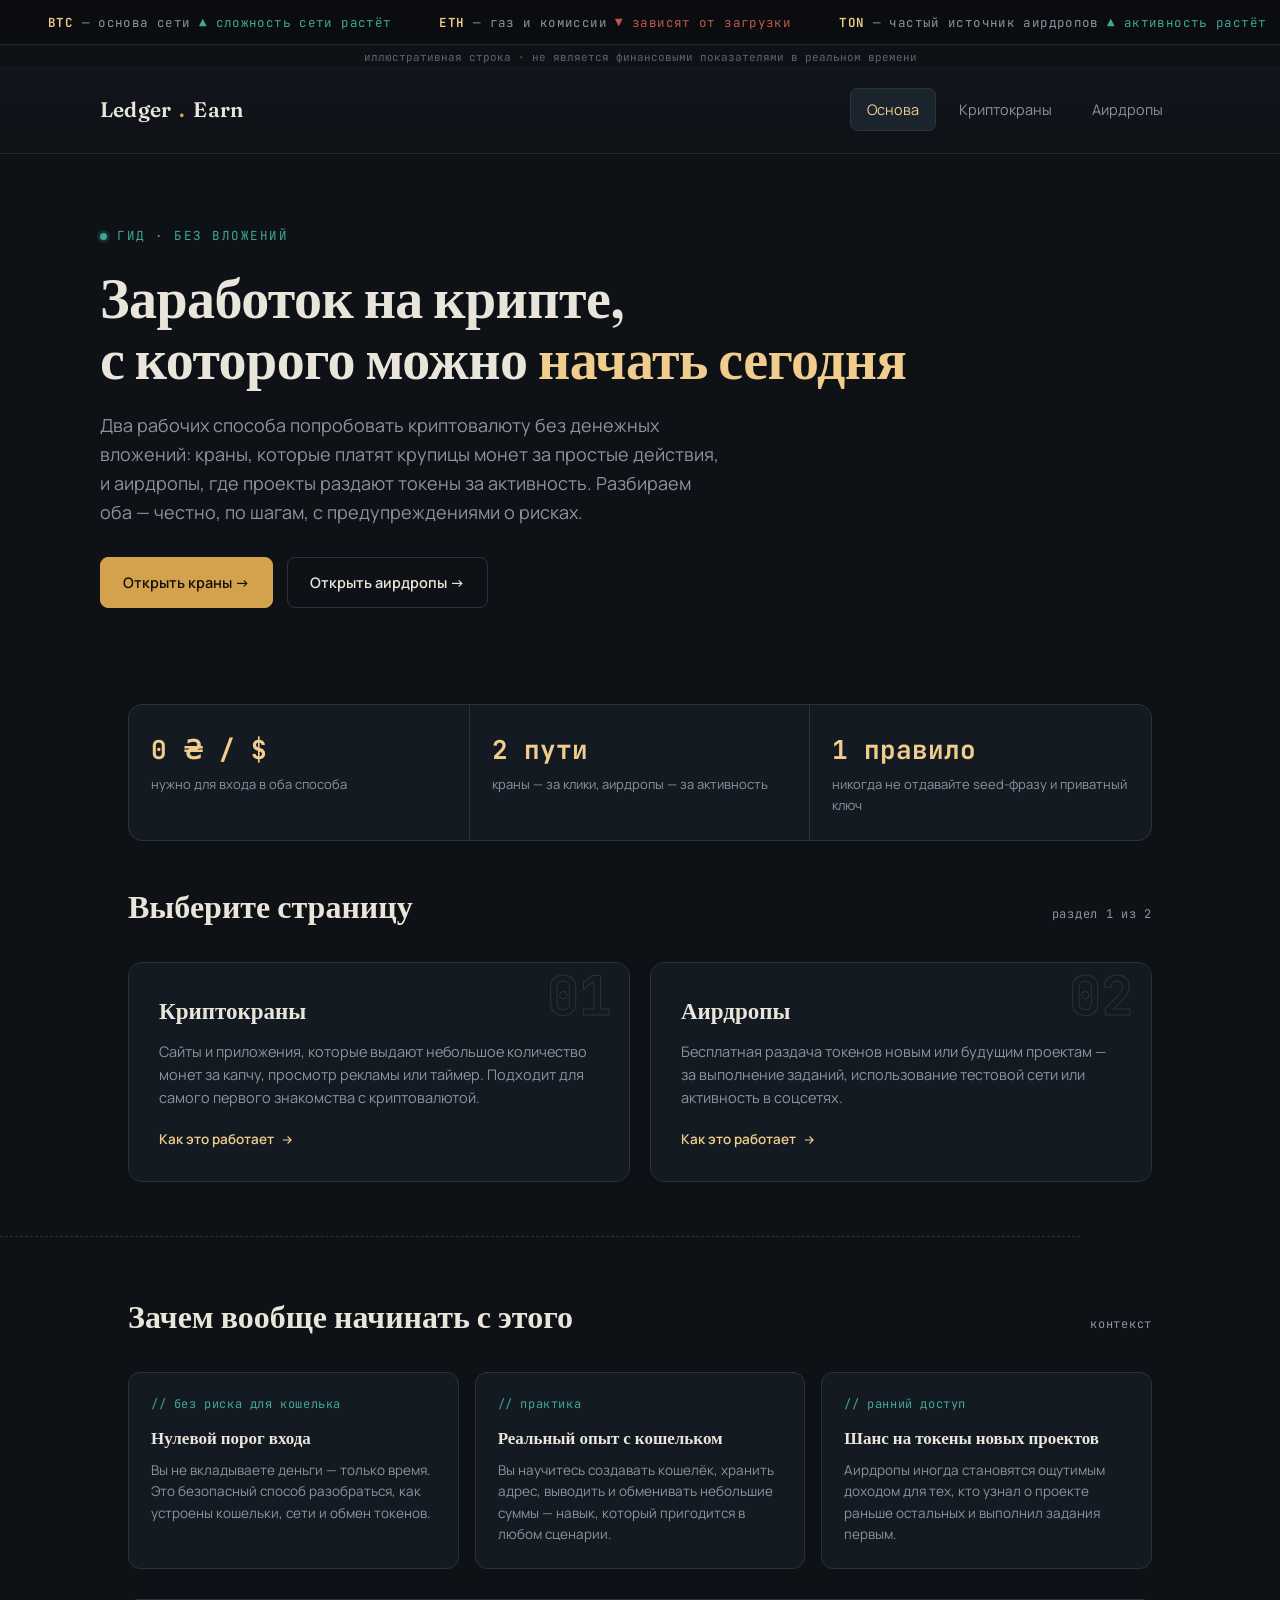
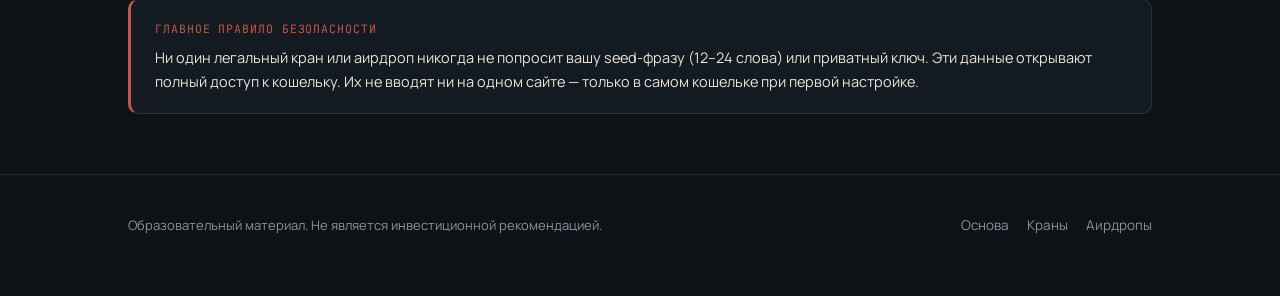
==== index.html @ 64a92ce9 "Add files via upload" ====
<!doctype html>
<html lang="ru">
<head>
<meta charset="utf-8">
<meta name="viewport" content="width=device-width, initial-scale=1">
<title>Леджер · Заработок на криптовалюте для всех</title>
<meta name="description" content="Понятный гид по бесплатным способам заработка на криптовалюте: краны и аирдропы — без вложений, для новичков.">
<link rel="preconnect" href="https://fonts.googleapis.com">
<link href="https://fonts.googleapis.com/css2?family=Fraunces:opsz,wght@9..144,500;9..144,600;9..144,700&family=Manrope:wght@400;500;600;700;800&family=JetBrains+Mono:wght@400;500;600;700&display=swap" rel="stylesheet">
<link rel="stylesheet" href="style.css">
</head>
<body>

<div class="ticker-bar">
  <div class="ticker-track">
    <span><b>BTC</b> — основа сети <span class="up">▲ сложность сети растёт</span></span>
    <span><b>ETH</b> — газ и комиссии <span class="down">▼ зависят от загрузки</span></span>
    <span><b>TON</b> — частый источник аирдропов <span class="up">▲ активность растёт</span></span>
    <span><b>USDT</b> — стейблкоин для расчётов <span class="up">▲ стабильный курс</span></span>
    <span>FAUCET — крупица за клик <span class="up">▲ без вложений</span></span>
    <span>AIRDROP — токены за активность <span class="up">▲ нужна осторожность</span></span>
    <span><b>BTC</b> — основа сети <span class="up">▲ сложность сети растёт</span></span>
    <span><b>ETH</b> — газ и комиссии <span class="down">▼ зависят от загрузки</span></span>
    <span><b>TON</b> — частый источник аирдропов <span class="up">▲ активность растёт</span></span>
    <span><b>USDT</b> — стейблкоин для расчётов <span class="up">▲ стабильный курс</span></span>
    <span>FAUCET — крупица за клик <span class="up">▲ без вложений</span></span>
    <span>AIRDROP — токены за активность <span class="up">▲ нужна осторожность</span></span>
  </div>
</div>
<p class="ticker-note wrap">иллюстративная строка · не является финансовыми показателями в реальном времени</p>

<header class="site">
  <div class="wrap nav">
    <a href="index.html" class="brand">Ledger<span class="dot">.</span>Earn</a>
    <nav class="nav-links">
      <a href="index.html" class="active">Основа</a>
      <a href="faucets.html">Криптокраны</a>
      <a href="airdrops.html">Аирдропы</a>
    </nav>
  </div>
</header>

<main>
  <section class="hero wrap">
    <div class="eyebrow">Гид · без вложений</div>
    <h1>Заработок на крипте,<br>с которого можно <em>начать сегодня</em></h1>
    <p class="lede">Два рабочих способа попробовать криптовалюту без денежных вложений: краны, которые платят крупицы монет за простые действия, и аирдропы, где проекты раздают токены за активность. Разбираем оба — честно, по шагам, с предупреждениями о рисках.</p>
    <div class="hero-actions">
      <a href="faucets.html" class="btn btn-primary">Открыть краны →</a>
      <a href="airdrops.html" class="btn btn-ghost">Открыть аирдропы →</a>
    </div>
  </section>

  <div class="wrap">
    <div class="stats">
      <div class="stat"><div class="v">0 ₴ / $</div><div class="l">нужно для входа в оба способа</div></div>
      <div class="stat"><div class="v">2 пути</div><div class="l">краны — за клики, аирдропы — за активность</div></div>
      <div class="stat"><div class="v">1 правило</div><div class="l">никогда не отдавайте seed-фразу и приватный ключ</div></div>
    </div>
  </div>

  <section class="wrap">
    <div class="section-head">
      <h2>Выберите страницу</h2>
      <span class="tag">раздел 1 из 2</span>
    </div>
    <div class="routes">
      <a class="route-card" href="faucets.html">
        <span class="num">01</span>
        <h3>Криптокраны</h3>
        <p>Сайты и приложения, которые выдают небольшое количество монет за капчу, просмотр рекламы или таймер. Подходит для самого первого знакомства с криптовалютой.</p>
        <span class="go">Как это работает <svg viewBox="0 0 24 24" fill="none" stroke="currentColor" stroke-width="2"><path d="M5 12h14M13 6l6 6-6 6"/></svg></span>
      </a>
      <a class="route-card" href="airdrops.html">
        <span class="num">02</span>
        <h3>Аирдропы</h3>
        <p>Бесплатная раздача токенов новым или будущим проектам — за выполнение заданий, использование тестовой сети или активность в соцсетях.</p>
        <span class="go">Как это работает <svg viewBox="0 0 24 24" fill="none" stroke="currentColor" stroke-width="2"><path d="M5 12h14M13 6l6 6-6 6"/></svg></span>
      </a>
    </div>
  </section>

  <hr class="ledger-rule wrap">

  <section class="wrap">
    <div class="section-head">
      <h2>Зачем вообще начинать с этого</h2>
      <span class="tag">контекст</span>
    </div>
    <div class="cardgrid">
      <div class="minicard">
        <div class="ico">// без риска для кошелька</div>
        <h4>Нулевой порог входа</h4>
        <p>Вы не вкладываете деньги — только время. Это безопасный способ разобраться, как устроены кошельки, сети и обмен токенов.</p>
      </div>
      <div class="minicard">
        <div class="ico">// практика</div>
        <h4>Реальный опыт с кошельком</h4>
        <p>Вы научитесь создавать кошелёк, хранить адрес, выводить и обменивать небольшие суммы — навык, который пригодится в любом сценарии.</p>
      </div>
      <div class="minicard">
        <div class="ico">// ранний доступ</div>
        <h4>Шанс на токены новых проектов</h4>
        <p>Аирдропы иногда становятся ощутимым доходом для тех, кто узнал о проекте раньше остальных и выполнил задания первым.</p>
      </div>
    </div>
  </section>

  <section class="wrap">
    <div class="callout warn">
      <span class="label">Главное правило безопасности</span>
      <p>Ни один легальный кран или аирдроп никогда не попросит вашу seed-фразу (12–24 слова) или приватный ключ. Эти данные открывают полный доступ к кошельку. Их не вводят ни на одном сайте — только в самом кошельке при первой настройке.</p>
    </div>
  </section>

  <footer class="site">
    <div class="wrap foot-grid">
      <p>Образовательный материал. Не является инвестиционной рекомендацией.</p>
      <div class="foot-links">
        <a href="index.html">Основа</a>
        <a href="faucets.html">Краны</a>
        <a href="airdrops.html">Аирдропы</a>
      </div>
    </div>
  </footer>
</main>

</body>
</html>
---- style.css ----
/* ===== Tokens ===== */
:root{
  --bg: #0E1116;
  --surface: #141A21;
  --surface-2: #1B232C;
  --line: #2A333D;
  --line-soft: #20272F;
  --text: #E9E5DA;
  --muted: #8B93A0;
  --gold: #D4A24C;
  --gold-soft: #F0CD8C;
  --teal: #3FA796;
  --danger: #C1574A;

  --display: "Fraunces", "Georgia", serif;
  --body: "Manrope", "Segoe UI", sans-serif;
  --mono: "JetBrains Mono", "Consolas", monospace;
}

*{box-sizing:border-box;}
html{scroll-behavior:smooth;}
body{
  margin:0;
  background:var(--bg);
  color:var(--text);
  font-family:var(--body);
  font-size:16px;
  line-height:1.6;
  -webkit-font-smoothing:antialiased;
}

a{color:inherit;text-decoration:none;}
img,svg{display:block;max-width:100%;}

::selection{background:var(--gold);color:#15110a;}

@media (prefers-reduced-motion: reduce){
  *{animation-duration:0.01ms !important; animation-iteration-count:1 !important; transition-duration:0.01ms !important; scroll-behavior:auto !important;}
}

/* ===== Layout shell ===== */
.wrap{
  max-width:1080px;
  margin:0 auto;
  padding:0 28px;
}

/* ===== Ticker (signature element) ===== */
.ticker-bar{
  background:#0A0C10;
  border-bottom:1px solid var(--line-soft);
  overflow:hidden;
  white-space:nowrap;
  padding:9px 0;
}
.ticker-track{
  display:inline-flex;
  gap:48px;
  animation:scroll-ticker 38s linear infinite;
  padding-left:48px;
}
.ticker-track span{
  font-family:var(--mono);
  font-size:12.5px;
  letter-spacing:.03em;
  color:var(--muted);
}
.ticker-track span b{color:var(--gold-soft);font-weight:600;}
.ticker-track .up{color:var(--teal);}
.ticker-track .down{color:var(--danger);}
@keyframes scroll-ticker{
  from{transform:translateX(0);}
  to{transform:translateX(-50%);}
}
.ticker-note{
  text-align:center;
  font-size:11px;
  color:#5C6470;
  font-family:var(--mono);
  padding-top:4px;
}

/* ===== Header / Nav ===== */
header.site{
  border-bottom:1px solid var(--line-soft);
  background:linear-gradient(180deg, rgba(20,26,33,.6), rgba(20,26,33,0));
}
.nav{
  display:flex;
  align-items:center;
  justify-content:space-between;
  padding:22px 0;
}
.brand{
  font-family:var(--display);
  font-size:21px;
  font-weight:600;
  letter-spacing:.01em;
  display:flex;
  align-items:baseline;
  gap:8px;
}
.brand .dot{color:var(--gold);}
.nav-links{
  display:flex;
  gap:6px;
  font-size:14.5px;
}
.nav-links a{
  padding:9px 16px;
  border-radius:7px;
  color:var(--muted);
  border:1px solid transparent;
  transition:color .15s ease, border-color .15s ease, background .15s ease;
}
.nav-links a:hover{color:var(--text); border-color:var(--line);}
.nav-links a.active{
  color:var(--gold-soft);
  background:var(--surface-2);
  border-color:var(--line);
}

/* ===== Hero ===== */
.hero{
  padding:72px 0 56px;
  position:relative;
}
.eyebrow{
  font-family:var(--mono);
  font-size:12.5px;
  letter-spacing:.12em;
  text-transform:uppercase;
  color:var(--teal);
  display:flex;
  align-items:center;
  gap:10px;
  margin-bottom:22px;
}
.eyebrow::before{
  content:"";
  width:7px;height:7px;border-radius:50%;
  background:var(--teal);
  box-shadow:0 0 0 3px rgba(63,167,150,.18);
}
h1{
  font-family:var(--display);
  font-weight:600;
  font-size:clamp(34px,5vw,56px);
  line-height:1.08;
  margin:0 0 22px;
  letter-spacing:-.01em;
}
h1 em{color:var(--gold-soft); font-style:normal;}
.lede{
  font-size:18px;
  color:var(--muted);
  max-width:620px;
  margin:0 0 30px;
}
.hero-actions{display:flex;gap:14px;flex-wrap:wrap;}

.btn{
  display:inline-flex;
  align-items:center;
  gap:8px;
  padding:13px 22px;
  border-radius:8px;
  font-size:14.5px;
  font-weight:600;
  border:1px solid var(--line);
  transition:transform .12s ease, border-color .15s ease, background .15s ease;
}
.btn-primary{
  background:var(--gold);
  color:#15110a;
  border-color:var(--gold);
}
.btn-primary:hover{transform:translateY(-1px);}
.btn-ghost{
  color:var(--text);
  background:transparent;
}
.btn-ghost:hover{border-color:var(--gold-soft); color:var(--gold-soft);}

/* ===== Ledger divider ===== */
.ledger-rule{
  border:none;
  border-top:1px dashed var(--line);
  margin:54px 0;
}

/* ===== Section heading ===== */
.section-head{
  display:flex;
  justify-content:space-between;
  align-items:baseline;
  gap:24px;
  margin-bottom:30px;
  flex-wrap:wrap;
}
.section-head h2{
  font-family:var(--display);
  font-size:clamp(24px,3vw,32px);
  margin:0;
  font-weight:600;
}
.section-head .tag{
  font-family:var(--mono);
  font-size:12px;
  color:var(--muted);
  letter-spacing:.06em;
}

/* ===== Route cards (index) ===== */
.routes{
  display:grid;
  grid-template-columns:1fr 1fr;
  gap:20px;
  margin-bottom:8px;
}
.route-card{
  background:var(--surface);
  border:1px solid var(--line);
  border-radius:14px;
  padding:30px;
  position:relative;
  overflow:hidden;
  transition:border-color .18s ease, transform .18s ease;
  display:flex;
  flex-direction:column;
  min-height:220px;
}
.route-card:hover{border-color:var(--gold); transform:translateY(-2px);}
.route-card .num{
  font-family:var(--mono);
  color:var(--line);
  font-size:54px;
  font-weight:700;
  position:absolute;
  top:6px; right:18px;
  line-height:1;
  -webkit-text-stroke:1px var(--line);
  color:transparent;
}
.route-card h3{
  font-family:var(--display);
  font-size:23px;
  margin:0 0 10px;
}
.route-card p{color:var(--muted); margin:0 0 18px; font-size:14.5px; flex-grow:1;}
.route-card .go{
  font-size:13.5px;
  font-weight:600;
  color:var(--gold-soft);
  display:inline-flex;
  align-items:center;
  gap:6px;
}
.route-card .go svg{width:14px;height:14px; transition:transform .15s ease;}
.route-card:hover .go svg{transform:translateX(3px);}

/* ===== Stat strip ===== */
.stats{
  display:grid;
  grid-template-columns:repeat(3,1fr);
  border:1px solid var(--line);
  border-radius:14px;
  overflow:hidden;
  background:var(--surface);
  margin:40px 0;
}
.stat{
  padding:24px 22px;
  border-right:1px solid var(--line);
}
.stat:last-child{border-right:none;}
.stat .v{
  font-family:var(--mono);
  font-size:26px;
  color:var(--gold-soft);
  font-weight:700;
}
.stat .l{font-size:13px; color:var(--muted); margin-top:4px;}

/* ===== Ledger entries (numbered, real sequence) ===== */
.entries{counter-reset:entry;}
.entry{
  counter-increment:entry;
  display:grid;
  grid-template-columns:64px 1fr;
  gap:22px;
  padding:26px 0;
  border-top:1px solid var(--line-soft);
}
.entry:first-child{border-top:1px solid var(--line);}
.entry::before{
  content:counter(entry, decimal-leading-zero);
  font-family:var(--mono);
  font-size:14px;
  color:var(--gold);
  padding-top:3px;
}
.entry h4{
  font-family:var(--display);
  font-size:19px;
  margin:0 0 8px;
  font-weight:600;
}
.entry p{margin:0; color:var(--muted); font-size:14.5px; max-width:680px;}
.entry code{
  background:var(--surface-2);
  border:1px solid var(--line);
  padding:2px 7px;
  border-radius:5px;
  font-family:var(--mono);
  font-size:13px;
  color:var(--gold-soft);
}

/* ===== Compare table ===== */
.tablewrap{overflow-x:auto; margin:34px 0;}
table.cmp{
  width:100%;
  border-collapse:collapse;
  font-size:14.5px;
}
table.cmp th, table.cmp td{
  padding:14px 16px;
  border-bottom:1px solid var(--line-soft);
  text-align:left;
}
table.cmp thead th{
  font-family:var(--mono);
  font-size:12px;
  letter-spacing:.05em;
  text-transform:uppercase;
  color:var(--muted);
  border-bottom:1px solid var(--line);
}
table.cmp tbody tr:hover{background:var(--surface);}
table.cmp td.good{color:var(--teal);}
table.cmp td.bad{color:var(--danger);}

/* ===== Callouts ===== */
.callout{
  border:1px solid var(--line);
  border-left:3px solid var(--gold);
  background:var(--surface);
  border-radius:10px;
  padding:20px 24px;
  margin:30px 0;
}
.callout.warn{border-left-color:var(--danger);}
.callout.tip{border-left-color:var(--teal);}
.callout .label{
  font-family:var(--mono);
  font-size:11.5px;
  letter-spacing:.08em;
  text-transform:uppercase;
  color:var(--gold-soft);
  display:block;
  margin-bottom:8px;
}
.callout.warn .label{color:var(--danger);}
.callout.tip .label{color:var(--teal);}
.callout p{margin:0; color:var(--text); font-size:14.5px;}
.callout ul{margin:8px 0 0; padding-left:18px; color:var(--text); font-size:14.5px;}

/* ===== Checklist ===== */
.checklist{list-style:none; margin:0; padding:0; display:grid; gap:12px;}
.checklist li{
  display:flex;
  gap:12px;
  align-items:flex-start;
  font-size:14.5px;
  color:var(--text);
}
.checklist li::before{
  content:"";
  width:17px; height:17px;
  margin-top:2px;
  border:1.5px solid var(--gold);
  border-radius:4px;
  flex-shrink:0;
}

/* ===== Card grid (types) ===== */
.cardgrid{
  display:grid;
  grid-template-columns:repeat(auto-fit,minmax(230px,1fr));
  gap:16px;
  margin:30px 0;
}
.minicard{
  background:var(--surface);
  border:1px solid var(--line);
  border-radius:12px;
  padding:22px;
}
.minicard .ico{
  font-family:var(--mono);
  font-size:12px;
  color:var(--teal);
  letter-spacing:.05em;
  margin-bottom:10px;
}
.minicard h4{font-family:var(--display); margin:0 0 8px; font-size:17px;}
.minicard p{margin:0; color:var(--muted); font-size:13.5px;}

/* ===== Footer ===== */
footer.site{
  border-top:1px solid var(--line-soft);
  padding:40px 0 60px;
  margin-top:60px;
}
footer.site .foot-grid{
  display:flex;
  justify-content:space-between;
  flex-wrap:wrap;
  gap:20px;
  align-items:center;
}
footer.site p{color:var(--muted); font-size:13px; margin:0;}
footer.site .foot-links{display:flex; gap:18px; font-size:13.5px;}
footer.site .foot-links a{color:var(--muted);}
footer.site .foot-links a:hover{color:var(--gold-soft);}

/* ===== Responsive ===== */
@media (max-width:760px){
  .routes{grid-template-columns:1fr;}
  .stats{grid-template-columns:1fr;}
  .stat{border-right:none; border-bottom:1px solid var(--line);}
  .stat:last-child{border-bottom:none;}
  .entry{grid-template-columns:1fr; gap:6px;}
  .nav-links{display:none;}
  .nav{flex-wrap:wrap; gap:10px;}
}
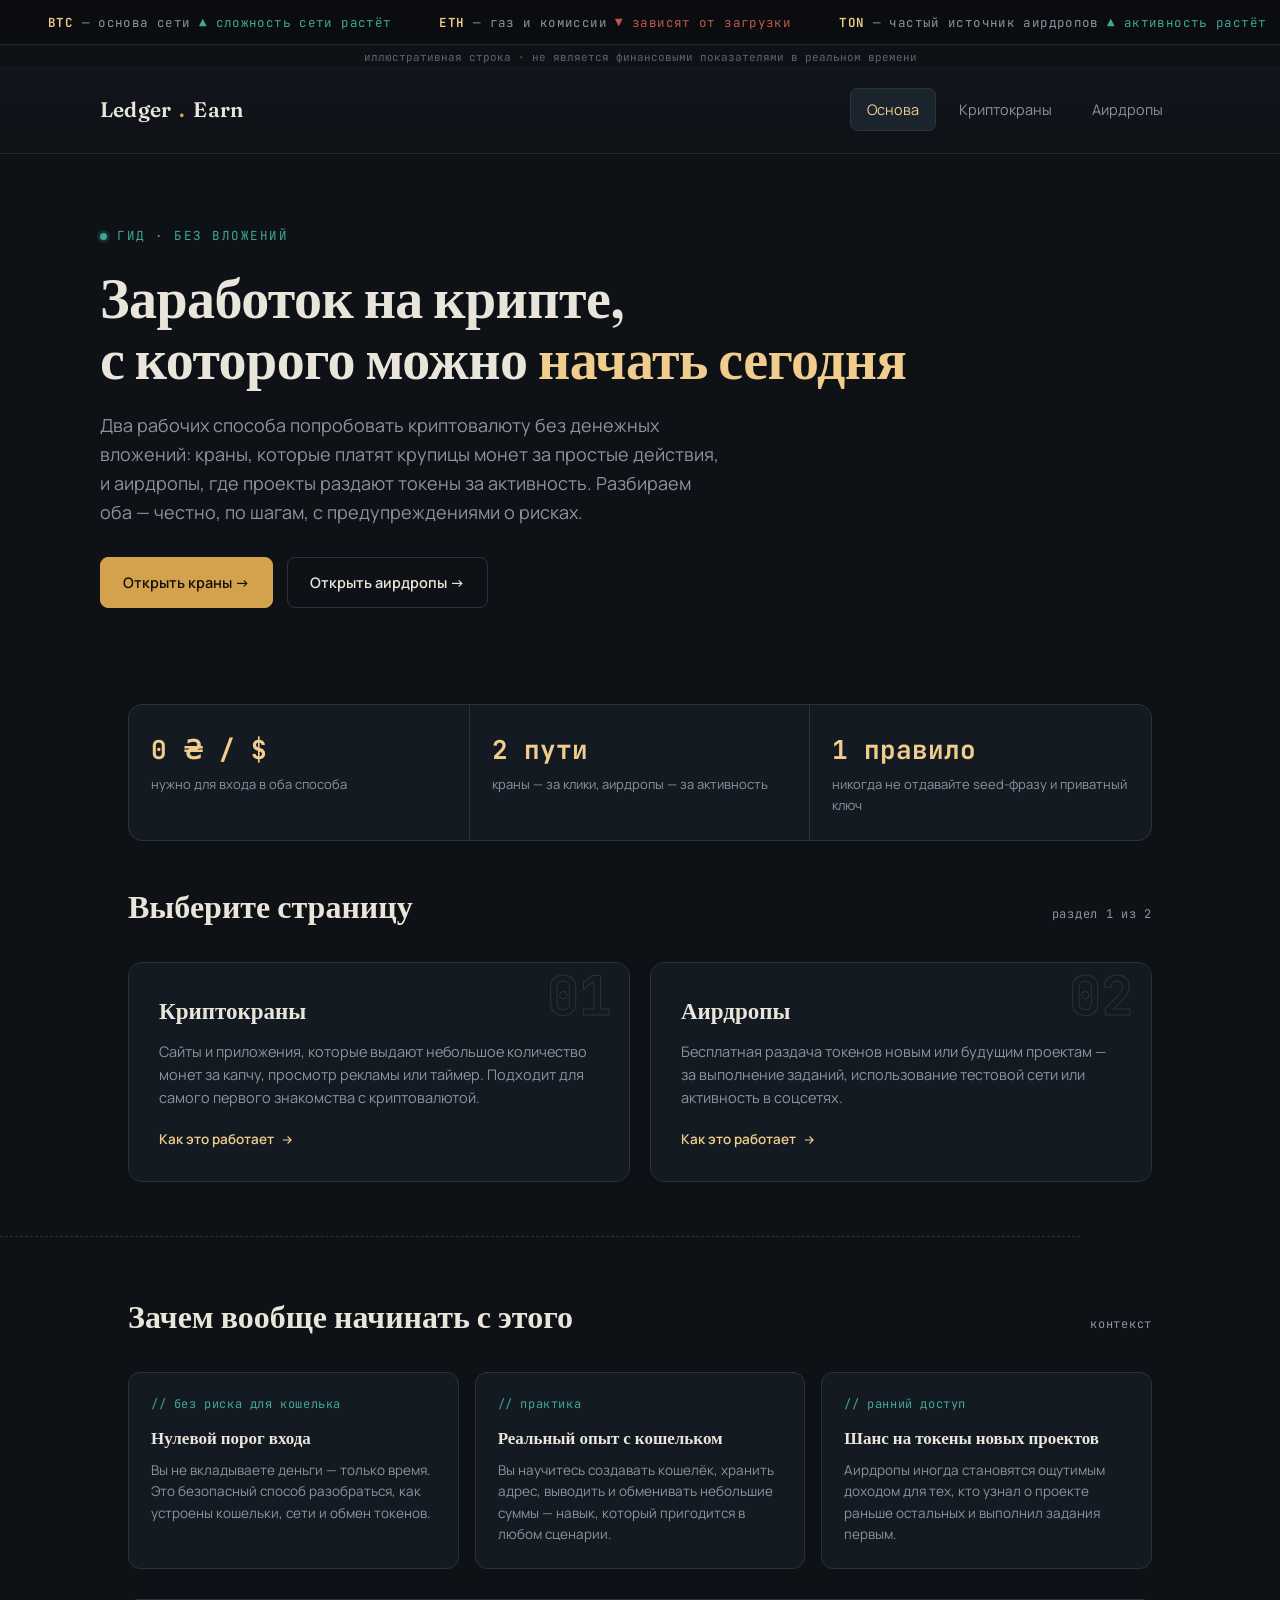
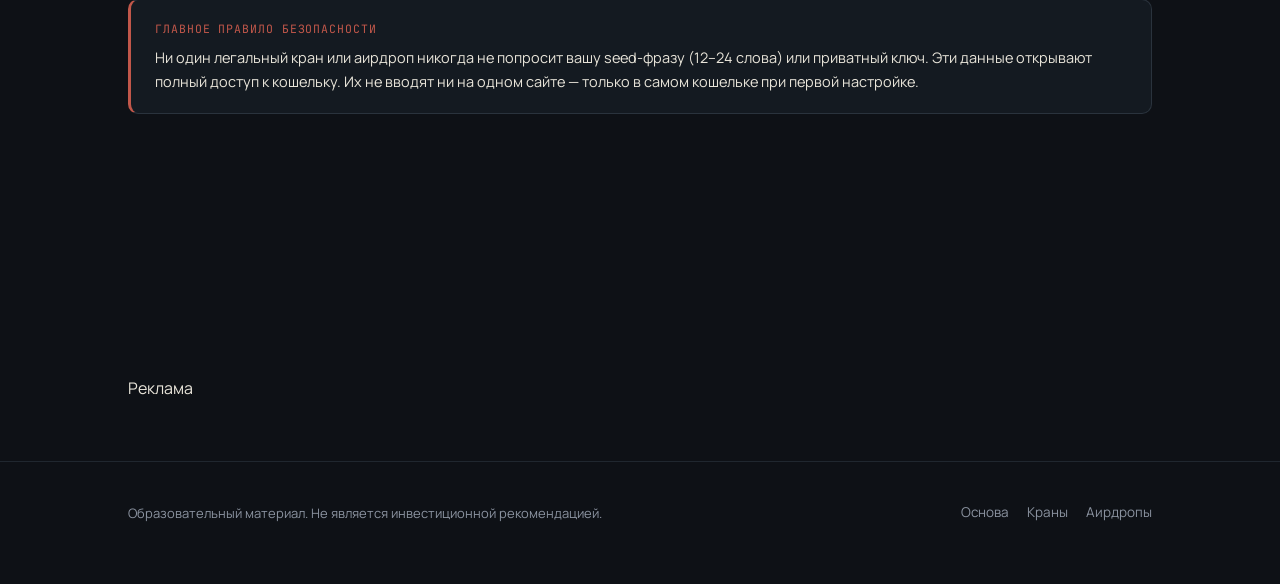
==== commit 85d1abf6: "Update index.html" ====
--- a/index.html
+++ b/index.html
@@ -113,6 +113,11 @@
     </div>
   </section>
 
+  <div class="wrap ad-slot">
+    <span class="ad-label">Реклама</span>
+    <iframe src="//ads-bitcoin.com/app/codes/banner?rcd=MjE0Nw==" scrolling="no" style="width:300px; height:250px; border:0px; padding:0;overflow:hidden" allowtransparency="true"></iframe>
+  </div>
+
   <footer class="site">
     <div class="wrap foot-grid">
       <p>Образовательный материал. Не является инвестиционной рекомендацией.</p>
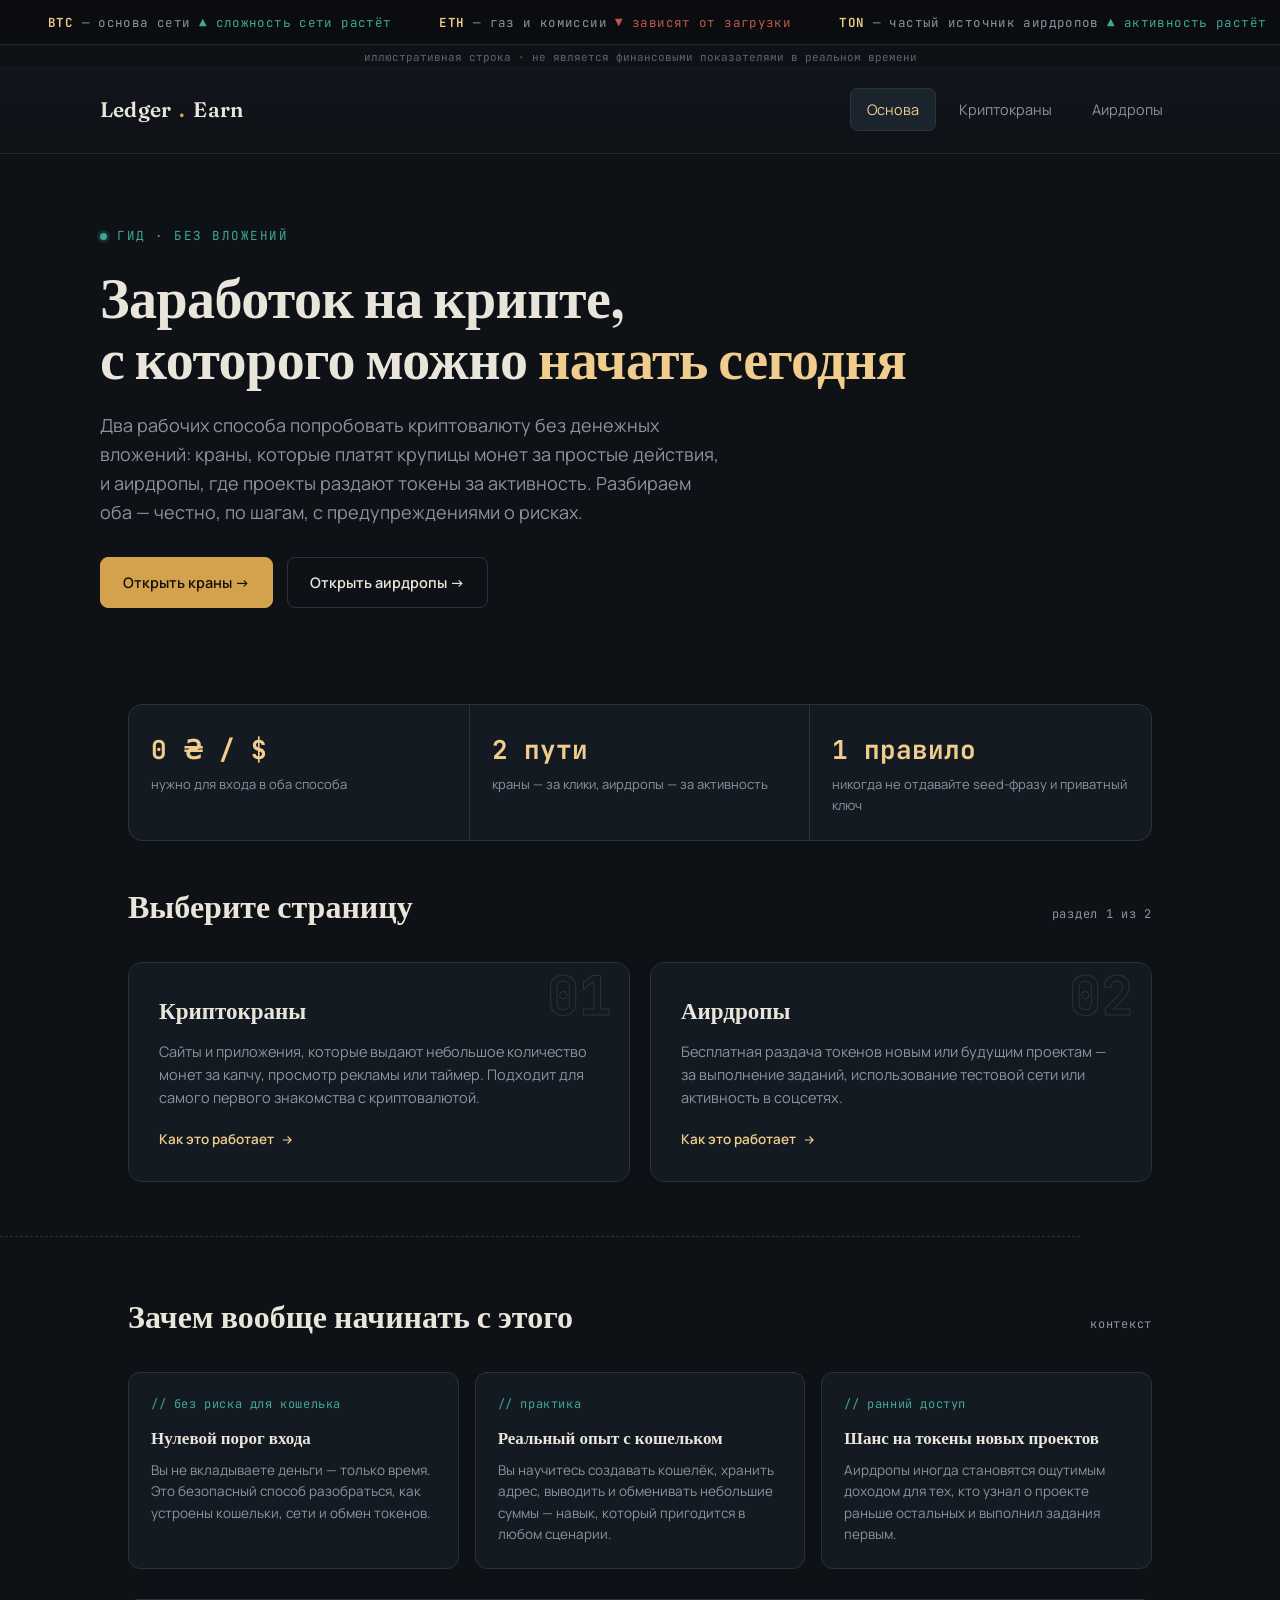
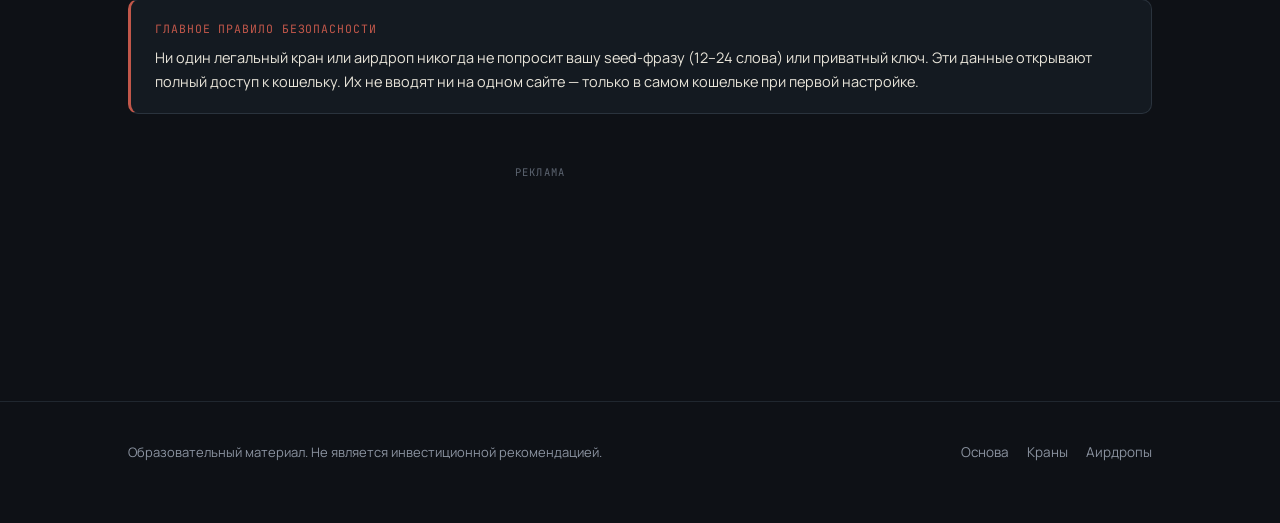
==== commit d4510b70: "Update index.html" ====
--- a/index.html
+++ b/index.html
@@ -115,7 +115,12 @@
 
   <div class="wrap ad-slot">
     <span class="ad-label">Реклама</span>
-    <iframe src="//ads-bitcoin.com/app/codes/banner?rcd=MjE0Nw==" scrolling="no" style="width:300px; height:250px; border:0px; padding:0;overflow:hidden" allowtransparency="true"></iframe>
+    <!-- BEGIN AADS AD UNIT 2445791 -->
+    <div id="frame" style="width: 100%;margin: auto;position: relative; z-index: 99998;">
+      <iframe data-aa='2445791' src='//acceptable.a-ads.com/2445791/?size=Adaptive'
+              style='border:0; padding:0; width:70%; height:auto; overflow:hidden;display: block;margin: auto'></iframe>
+    </div>
+    <!-- END AADS AD UNIT 2445791 -->
   </div>
 
   <footer class="site">
--- a/style.css
+++ b/style.css
@@ -407,6 +407,26 @@
 .minicard h4{font-family:var(--display); margin:0 0 8px; font-size:17px;}
 .minicard p{margin:0; color:var(--muted); font-size:13.5px;}
 
+/* ===== Ad slot ===== */
+.ad-slot{
+  display:flex;
+  flex-direction:column;
+  align-items:center;
+  gap:10px;
+  margin:50px 0 10px;
+}
+.ad-slot .ad-label{
+  font-family:var(--mono);
+  font-size:10.5px;
+  letter-spacing:.1em;
+  text-transform:uppercase;
+  color:#5C6470;
+}
+.ad-slot iframe{
+  border:1px solid var(--line);
+  border-radius:8px;
+}
+
 /* ===== Footer ===== */
 footer.site{
   border-top:1px solid var(--line-soft);
